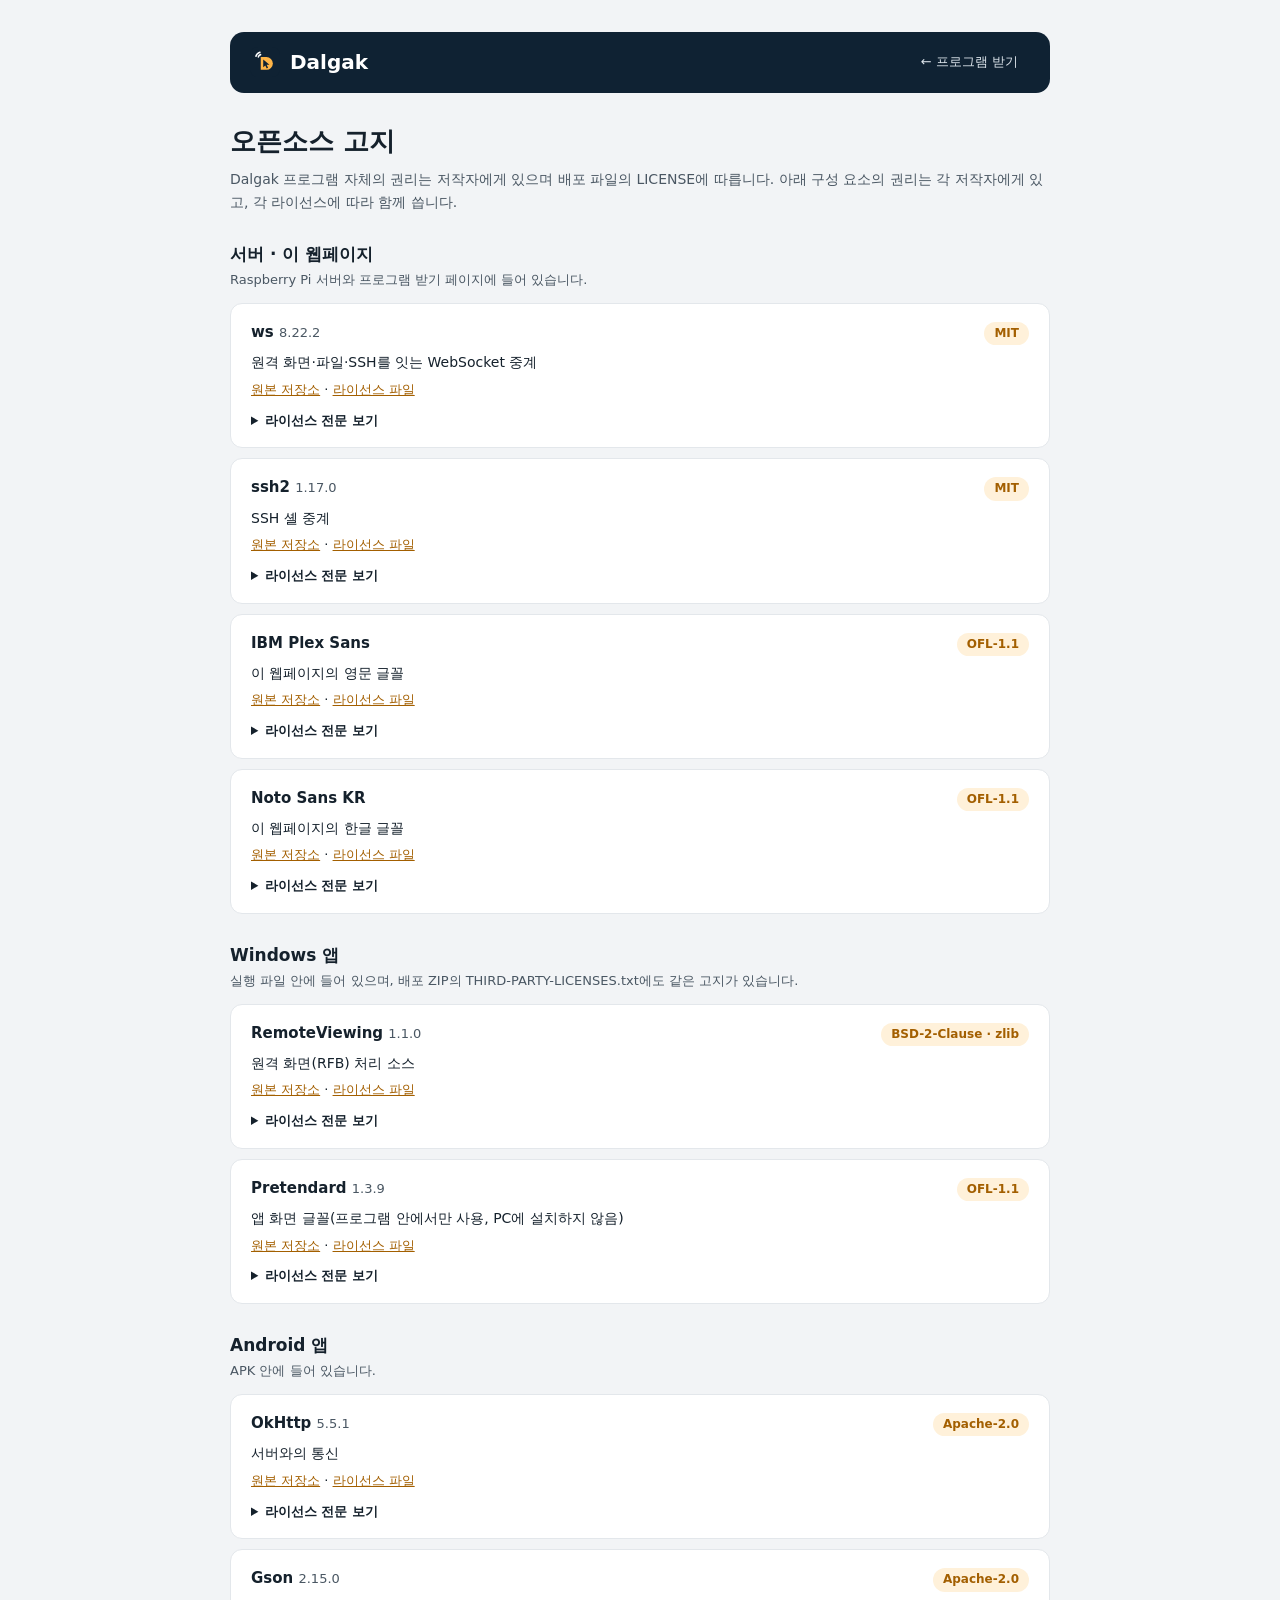
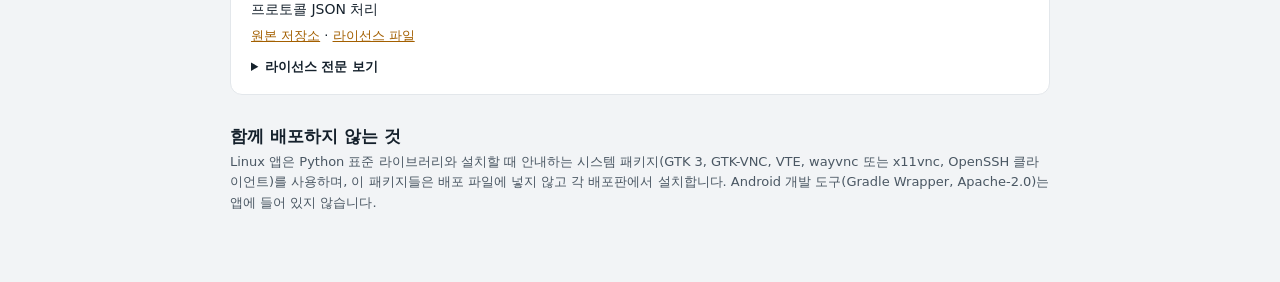
==== licenses/index.html @ 11ea2617 "Publish Dalgak 2026-11-26 (Windows 0.11.0, Linux 0.6.0)" ====
<!doctype html><html lang="ko"><head><meta charset="utf-8"><meta name="viewport" content="width=device-width,initial-scale=1"><title>Dalgak · 오픈소스 고지</title><link rel="stylesheet" href="licenses.css"></head><body><main>
<header class="band"><svg class="mark" viewBox="0 0 32 32" aria-hidden="true"><rect width="32" height="32" rx="8" fill="#0F2233"/><g transform="translate(3.84 3.84) scale(.76)"><path d="M10 9h8a9 9 0 0 1 0 18h-8z" fill="#FFB547"/><path d="M13.5 12.5v11l2.9-2.7 2 4.2 1.9-.8-2-4.2 4-.3z" fill="#0F2233"/><path d="M6.65 8.83A4.5 4.5 0 0 1 9.83 5.65M3.27 7.93A8 8 0 0 1 8.93 2.27" fill="none" stroke="#fff" stroke-width="2.2" stroke-linecap="round"/></g></svg><span>Dalgak</span><a class="back" href="../">← 프로그램 받기</a></header>
<h1>오픈소스 고지</h1>
<p class="intro">Dalgak 프로그램 자체의 권리는 저작자에게 있으며 배포 파일의 LICENSE에 따릅니다. 아래 구성 요소의 권리는 각 저작자에게 있고, 각 라이선스에 따라 함께 씁니다.</p>
<section aria-labelledby="g0"><h2 id="g0">서버 · 이 웹페이지</h2><p class="note">Raspberry Pi 서버와 프로그램 받기 페이지에 들어 있습니다.</p><article class="item"><div class="head"><h3>ws <span class="version">8.22.2</span></h3><span class="license">MIT</span></div>
<p>원격 화면·파일·SSH를 잇는 WebSocket 중계</p><p class="links"><a href="https://github.com/websockets/ws" rel="noreferrer">원본 저장소</a> · <a href="ws-mit.txt">라이선스 파일</a></p>
<details><summary>라이선스 전문 보기</summary><pre>Copyright (c) 2011 Einar Otto Stangvik &lt;einaros@gmail.com&gt;
Copyright (c) 2013 Arnout Kazemier and contributors
Copyright (c) 2016 Luigi Pinca and contributors

Permission is hereby granted, free of charge, to any person obtaining a copy of
this software and associated documentation files (the &quot;Software&quot;), to deal in
the Software without restriction, including without limitation the rights to
use, copy, modify, merge, publish, distribute, sublicense, and/or sell copies of
the Software, and to permit persons to whom the Software is furnished to do so,
subject to the following conditions:

The above copyright notice and this permission notice shall be included in all
copies or substantial portions of the Software.

THE SOFTWARE IS PROVIDED &quot;AS IS&quot;, WITHOUT WARRANTY OF ANY KIND, EXPRESS OR
IMPLIED, INCLUDING BUT NOT LIMITED TO THE WARRANTIES OF MERCHANTABILITY, FITNESS
FOR A PARTICULAR PURPOSE AND NONINFRINGEMENT. IN NO EVENT SHALL THE AUTHORS OR
COPYRIGHT HOLDERS BE LIABLE FOR ANY CLAIM, DAMAGES OR OTHER LIABILITY, WHETHER
IN AN ACTION OF CONTRACT, TORT OR OTHERWISE, ARISING FROM, OUT OF OR IN
CONNECTION WITH THE SOFTWARE OR THE USE OR OTHER DEALINGS IN THE SOFTWARE.</pre></details></article>
<article class="item"><div class="head"><h3>ssh2 <span class="version">1.17.0</span></h3><span class="license">MIT</span></div>
<p>SSH 셸 중계</p><p class="links"><a href="https://github.com/mscdex/ssh2" rel="noreferrer">원본 저장소</a> · <a href="ssh2-mit.txt">라이선스 파일</a></p>
<details><summary>라이선스 전문 보기</summary><pre>Copyright Brian White. All rights reserved.

Permission is hereby granted, free of charge, to any person obtaining a copy
of this software and associated documentation files (the &quot;Software&quot;), to
deal in the Software without restriction, including without limitation the
rights to use, copy, modify, merge, publish, distribute, sublicense, and/or
sell copies of the Software, and to permit persons to whom the Software is
furnished to do so, subject to the following conditions:

The above copyright notice and this permission notice shall be included in
all copies or substantial portions of the Software.

THE SOFTWARE IS PROVIDED &quot;AS IS&quot;, WITHOUT WARRANTY OF ANY KIND, EXPRESS OR
IMPLIED, INCLUDING BUT NOT LIMITED TO THE WARRANTIES OF MERCHANTABILITY,
FITNESS FOR A PARTICULAR PURPOSE AND NONINFRINGEMENT. IN NO EVENT SHALL THE
AUTHORS OR COPYRIGHT HOLDERS BE LIABLE FOR ANY CLAIM, DAMAGES OR OTHER
LIABILITY, WHETHER IN AN ACTION OF CONTRACT, TORT OR OTHERWISE, ARISING
FROM, OUT OF OR IN CONNECTION WITH THE SOFTWARE OR THE USE OR OTHER DEALINGS
IN THE SOFTWARE.</pre></details></article>
<article class="item"><div class="head"><h3>IBM Plex Sans</h3><span class="license">OFL-1.1</span></div>
<p>이 웹페이지의 영문 글꼴</p><p class="links"><a href="https://github.com/IBM/plex" rel="noreferrer">원본 저장소</a> · <a href="ibm-plex-ofl.txt">라이선스 파일</a></p>
<details><summary>라이선스 전문 보기</summary><pre>Copyright 2019 IBM Corp. All rights reserved. IBMPlexSans-Italic[wdth,wght].ttf: Copyright 2019 IBM Corp. All rights reserved.

This Font Software is licensed under the SIL Open Font License, Version 1.1.
This license is copied below, and is also available with a FAQ at:
http://scripts.sil.org/OFL


-----------------------------------------------------------
SIL OPEN FONT LICENSE Version 1.1 - 26 February 2007
-----------------------------------------------------------

PREAMBLE
The goals of the Open Font License (OFL) are to stimulate worldwide
development of collaborative font projects, to support the font creation
efforts of academic and linguistic communities, and to provide a free and
open framework in which fonts may be shared and improved in partnership
with others.

The OFL allows the licensed fonts to be used, studied, modified and
redistributed freely as long as they are not sold by themselves. The
fonts, including any derivative works, can be bundled, embedded,
redistributed and/or sold with any software provided that any reserved
names are not used by derivative works. The fonts and derivatives,
however, cannot be released under any other type of license. The
requirement for fonts to remain under this license does not apply
to any document created using the fonts or their derivatives.

DEFINITIONS
&quot;Font Software&quot; refers to the set of files released by the Copyright
Holder(s) under this license and clearly marked as such. This may
include source files, build scripts and documentation.

&quot;Reserved Font Name&quot; refers to any names specified as such after the
copyright statement(s).

&quot;Original Version&quot; refers to the collection of Font Software components as
distributed by the Copyright Holder(s).

&quot;Modified Version&quot; refers to any derivative made by adding to, deleting,
or substituting -- in part or in whole -- any of the components of the
Original Version, by changing formats or by porting the Font Software to a
new environment.

&quot;Author&quot; refers to any designer, engineer, programmer, technical
writer or other person who contributed to the Font Software.

PERMISSION &amp; CONDITIONS
Permission is hereby granted, free of charge, to any person obtaining
a copy of the Font Software, to use, study, copy, merge, embed, modify,
redistribute, and sell modified and unmodified copies of the Font
Software, subject to the following conditions:

1) Neither the Font Software nor any of its individual components,
in Original or Modified Versions, may be sold by itself.

2) Original or Modified Versions of the Font Software may be bundled,
redistributed and/or sold with any software, provided that each copy
contains the above copyright notice and this license. These can be
included either as stand-alone text files, human-readable headers or
in the appropriate machine-readable metadata fields within text or
binary files as long as those fields can be easily viewed by the user.

3) No Modified Version of the Font Software may use the Reserved Font
Name(s) unless explicit written permission is granted by the corresponding
Copyright Holder. This restriction only applies to the primary font name as
presented to the users.

4) The name(s) of the Copyright Holder(s) or the Author(s) of the Font
Software shall not be used to promote, endorse or advertise any
Modified Version, except to acknowledge the contribution(s) of the
Copyright Holder(s) and the Author(s) or with their explicit written
permission.

5) The Font Software, modified or unmodified, in part or in whole,
must be distributed entirely under this license, and must not be
distributed under any other license. The requirement for fonts to
remain under this license does not apply to any document created
using the Font Software.

TERMINATION
This license becomes null and void if any of the above conditions are
not met.

DISCLAIMER
THE FONT SOFTWARE IS PROVIDED &quot;AS IS&quot;, WITHOUT WARRANTY OF ANY KIND,
EXPRESS OR IMPLIED, INCLUDING BUT NOT LIMITED TO ANY WARRANTIES OF
MERCHANTABILITY, FITNESS FOR A PARTICULAR PURPOSE AND NONINFRINGEMENT
OF COPYRIGHT, PATENT, TRADEMARK, OR OTHER RIGHT. IN NO EVENT SHALL THE
COPYRIGHT HOLDER BE LIABLE FOR ANY CLAIM, DAMAGES OR OTHER LIABILITY,
INCLUDING ANY GENERAL, SPECIAL, INDIRECT, INCIDENTAL, OR CONSEQUENTIAL
DAMAGES, WHETHER IN AN ACTION OF CONTRACT, TORT OR OTHERWISE, ARISING
FROM, OUT OF THE USE OR INABILITY TO USE THE FONT SOFTWARE OR FROM
OTHER DEALINGS IN THE FONT SOFTWARE.</pre></details></article>
<article class="item"><div class="head"><h3>Noto Sans KR</h3><span class="license">OFL-1.1</span></div>
<p>이 웹페이지의 한글 글꼴</p><p class="links"><a href="https://github.com/notofonts/noto-cjk" rel="noreferrer">원본 저장소</a> · <a href="noto-sans-ofl.txt">라이선스 파일</a></p>
<details><summary>라이선스 전문 보기</summary><pre>Google Inc.

This Font Software is licensed under the SIL Open Font License, Version 1.1.
This license is copied below, and is also available with a FAQ at:
http://scripts.sil.org/OFL


-----------------------------------------------------------
SIL OPEN FONT LICENSE Version 1.1 - 26 February 2007
-----------------------------------------------------------

PREAMBLE
The goals of the Open Font License (OFL) are to stimulate worldwide
development of collaborative font projects, to support the font creation
efforts of academic and linguistic communities, and to provide a free and
open framework in which fonts may be shared and improved in partnership
with others.

The OFL allows the licensed fonts to be used, studied, modified and
redistributed freely as long as they are not sold by themselves. The
fonts, including any derivative works, can be bundled, embedded,
redistributed and/or sold with any software provided that any reserved
names are not used by derivative works. The fonts and derivatives,
however, cannot be released under any other type of license. The
requirement for fonts to remain under this license does not apply
to any document created using the fonts or their derivatives.

DEFINITIONS
&quot;Font Software&quot; refers to the set of files released by the Copyright
Holder(s) under this license and clearly marked as such. This may
include source files, build scripts and documentation.

&quot;Reserved Font Name&quot; refers to any names specified as such after the
copyright statement(s).

&quot;Original Version&quot; refers to the collection of Font Software components as
distributed by the Copyright Holder(s).

&quot;Modified Version&quot; refers to any derivative made by adding to, deleting,
or substituting -- in part or in whole -- any of the components of the
Original Version, by changing formats or by porting the Font Software to a
new environment.

&quot;Author&quot; refers to any designer, engineer, programmer, technical
writer or other person who contributed to the Font Software.

PERMISSION &amp; CONDITIONS
Permission is hereby granted, free of charge, to any person obtaining
a copy of the Font Software, to use, study, copy, merge, embed, modify,
redistribute, and sell modified and unmodified copies of the Font
Software, subject to the following conditions:

1) Neither the Font Software nor any of its individual components,
in Original or Modified Versions, may be sold by itself.

2) Original or Modified Versions of the Font Software may be bundled,
redistributed and/or sold with any software, provided that each copy
contains the above copyright notice and this license. These can be
included either as stand-alone text files, human-readable headers or
in the appropriate machine-readable metadata fields within text or
binary files as long as those fields can be easily viewed by the user.

3) No Modified Version of the Font Software may use the Reserved Font
Name(s) unless explicit written permission is granted by the corresponding
Copyright Holder. This restriction only applies to the primary font name as
presented to the users.

4) The name(s) of the Copyright Holder(s) or the Author(s) of the Font
Software shall not be used to promote, endorse or advertise any
Modified Version, except to acknowledge the contribution(s) of the
Copyright Holder(s) and the Author(s) or with their explicit written
permission.

5) The Font Software, modified or unmodified, in part or in whole,
must be distributed entirely under this license, and must not be
distributed under any other license. The requirement for fonts to
remain under this license does not apply to any document created
using the Font Software.

TERMINATION
This license becomes null and void if any of the above conditions are
not met.

DISCLAIMER
THE FONT SOFTWARE IS PROVIDED &quot;AS IS&quot;, WITHOUT WARRANTY OF ANY KIND,
EXPRESS OR IMPLIED, INCLUDING BUT NOT LIMITED TO ANY WARRANTIES OF
MERCHANTABILITY, FITNESS FOR A PARTICULAR PURPOSE AND NONINFRINGEMENT
OF COPYRIGHT, PATENT, TRADEMARK, OR OTHER RIGHT. IN NO EVENT SHALL THE
COPYRIGHT HOLDER BE LIABLE FOR ANY CLAIM, DAMAGES OR OTHER LIABILITY,
INCLUDING ANY GENERAL, SPECIAL, INDIRECT, INCIDENTAL, OR CONSEQUENTIAL
DAMAGES, WHETHER IN AN ACTION OF CONTRACT, TORT OR OTHERWISE, ARISING
FROM, OUT OF THE USE OR INABILITY TO USE THE FONT SOFTWARE OR FROM
OTHER DEALINGS IN THE FONT SOFTWARE.</pre></details></article></section>
<section aria-labelledby="g1"><h2 id="g1">Windows 앱</h2><p class="note">실행 파일 안에 들어 있으며, 배포 ZIP의 THIRD-PARTY-LICENSES.txt에도 같은 고지가 있습니다.</p><article class="item"><div class="head"><h3>RemoteViewing <span class="version">1.1.0</span></h3><span class="license">BSD-2-Clause · zlib</span></div>
<p>원격 화면(RFB) 처리 소스</p><p class="links"><a href="https://github.com/SeekHisKingdom/RemoteViewing/tree/0a02982ae23f2bbf1c0da18866d256304e0e2f86" rel="noreferrer">원본 저장소</a> · <a href="remoteviewing-bsd.txt">라이선스 파일</a></p>
<details><summary>라이선스 전문 보기</summary><pre>RemoteViewing VNC Client/Server Library for .NET
Copyright (c) 2013, 2016-2018, 2025 James F. Bellinger &lt;http://software.seekye.com/remoteviewing&gt;
All rights reserved.

Redistribution and use in source and binary forms, with or without
modification, are permitted provided that the following conditions are met: 

1. Redistributions of source code must retain the above copyright notice, this
   list of conditions and the following disclaimer. 
2. Redistributions in binary form must reproduce the above copyright notice,
   this list of conditions and the following disclaimer in the documentation
   and/or other materials provided with the distribution. 

THIS SOFTWARE IS PROVIDED BY THE COPYRIGHT HOLDERS AND CONTRIBUTORS &quot;AS IS&quot; AND
ANY EXPRESS OR IMPLIED WARRANTIES, INCLUDING, BUT NOT LIMITED TO, THE IMPLIED
WARRANTIES OF MERCHANTABILITY AND FITNESS FOR A PARTICULAR PURPOSE ARE
DISCLAIMED. IN NO EVENT SHALL THE COPYRIGHT OWNER OR CONTRIBUTORS BE LIABLE FOR
ANY DIRECT, INDIRECT, INCIDENTAL, SPECIAL, EXEMPLARY, OR CONSEQUENTIAL DAMAGES
(INCLUDING, BUT NOT LIMITED TO, PROCUREMENT OF SUBSTITUTE GOODS OR SERVICES;
LOSS OF USE, DATA, OR PROFITS; OR BUSINESS INTERRUPTION) HOWEVER CAUSED AND
ON ANY THEORY OF LIABILITY, WHETHER IN CONTRACT, STRICT LIABILITY, OR TORT
(INCLUDING NEGLIGENCE OR OTHERWISE) ARISING IN ANY WAY OUT OF THE USE OF THIS
SOFTWARE, EVEN IF ADVISED OF THE POSSIBILITY OF SUCH DAMAGE.


For its zlib compression support, RemoteViewing contains a C# port of zlib&#39;s deflate code.
zlib&#39;s license is as follows:

Copyright notice:

 (C) 1995-2022 Jean-loup Gailly and Mark Adler

  This software is provided &#39;as-is&#39;, without any express or implied
  warranty.  In no event will the authors be held liable for any damages
  arising from the use of this software.

  Permission is granted to anyone to use this software for any purpose,
  including commercial applications, and to alter it and redistribute it
  freely, subject to the following restrictions:

  1. The origin of this software must not be misrepresented; you must not
     claim that you wrote the original software. If you use this software
     in a product, an acknowledgment in the product documentation would be
     appreciated but is not required.
  2. Altered source versions must be plainly marked as such, and must not be
     misrepresented as being the original software.
  3. This notice may not be removed or altered from any source distribution.

  Jean-loup Gailly        Mark Adler
  jloup@gzip.org          madler@alumni.caltech.edu</pre></details></article>
<article class="item"><div class="head"><h3>Pretendard <span class="version">1.3.9</span></h3><span class="license">OFL-1.1</span></div>
<p>앱 화면 글꼴(프로그램 안에서만 사용, PC에 설치하지 않음)</p><p class="links"><a href="https://github.com/orioncactus/pretendard/tree/v1.3.9" rel="noreferrer">원본 저장소</a> · <a href="pretendard-ofl.txt">라이선스 파일</a></p>
<details><summary>라이선스 전문 보기</summary><pre>Copyright (c) 2021, Kil Hyung-jin (https://github.com/orioncactus/pretendard),
with Reserved Font Name Pretendard.

This Font Software is licensed under the SIL Open Font License, Version 1.1.
This license is copied below, and is also available with a FAQ at:
https://scripts.sil.org/OFL


-----------------------------------------------------------
SIL OPEN FONT LICENSE Version 1.1 - 26 February 2007
-----------------------------------------------------------

PREAMBLE
The goals of the Open Font License (OFL) are to stimulate worldwide
development of collaborative font projects, to support the font creation
efforts of academic and linguistic communities, and to provide a free and
open framework in which fonts may be shared and improved in partnership
with others.

The OFL allows the licensed fonts to be used, studied, modified and
redistributed freely as long as they are not sold by themselves. The
fonts, including any derivative works, can be bundled, embedded, 
redistributed and/or sold with any software provided that any reserved
names are not used by derivative works. The fonts and derivatives,
however, cannot be released under any other type of license. The
requirement for fonts to remain under this license does not apply
to any document created using the fonts or their derivatives.

DEFINITIONS
&quot;Font Software&quot; refers to the set of files released by the Copyright
Holder(s) under this license and clearly marked as such. This may
include source files, build scripts and documentation.

&quot;Reserved Font Name&quot; refers to any names specified as such after the
copyright statement(s).

&quot;Original Version&quot; refers to the collection of Font Software components as
distributed by the Copyright Holder(s).

&quot;Modified Version&quot; refers to any derivative made by adding to, deleting,
or substituting -- in part or in whole -- any of the components of the
Original Version, by changing formats or by porting the Font Software to a
new environment.

&quot;Author&quot; refers to any designer, engineer, programmer, technical
writer or other person who contributed to the Font Software.

PERMISSION &amp; CONDITIONS
Permission is hereby granted, free of charge, to any person obtaining
a copy of the Font Software, to use, study, copy, merge, embed, modify,
redistribute, and sell modified and unmodified copies of the Font
Software, subject to the following conditions:

1) Neither the Font Software nor any of its individual components,
in Original or Modified Versions, may be sold by itself.

2) Original or Modified Versions of the Font Software may be bundled,
redistributed and/or sold with any software, provided that each copy
contains the above copyright notice and this license. These can be
included either as stand-alone text files, human-readable headers or
in the appropriate machine-readable metadata fields within text or
binary files as long as those fields can be easily viewed by the user.

3) No Modified Version of the Font Software may use the Reserved Font
Name(s) unless explicit written permission is granted by the corresponding
Copyright Holder. This restriction only applies to the primary font name as
presented to the users.

4) The name(s) of the Copyright Holder(s) or the Author(s) of the Font
Software shall not be used to promote, endorse or advertise any
Modified Version, except to acknowledge the contribution(s) of the
Copyright Holder(s) and the Author(s) or with their explicit written
permission.

5) The Font Software, modified or unmodified, in part or in whole,
must be distributed entirely under this license, and must not be
distributed under any other license. The requirement for fonts to
remain under this license does not apply to any document created
using the Font Software.

TERMINATION
This license becomes null and void if any of the above conditions are
not met.

DISCLAIMER
THE FONT SOFTWARE IS PROVIDED &quot;AS IS&quot;, WITHOUT WARRANTY OF ANY KIND,
EXPRESS OR IMPLIED, INCLUDING BUT NOT LIMITED TO ANY WARRANTIES OF
MERCHANTABILITY, FITNESS FOR A PARTICULAR PURPOSE AND NONINFRINGEMENT
OF COPYRIGHT, PATENT, TRADEMARK, OR OTHER RIGHT. IN NO EVENT SHALL THE
COPYRIGHT HOLDER BE LIABLE FOR ANY CLAIM, DAMAGES OR OTHER LIABILITY,
INCLUDING ANY GENERAL, SPECIAL, INDIRECT, INCIDENTAL, OR CONSEQUENTIAL
DAMAGES, WHETHER IN AN ACTION OF CONTRACT, TORT OR OTHERWISE, ARISING
FROM, OUT OF THE USE OR INABILITY TO USE THE FONT SOFTWARE OR FROM
OTHER DEALINGS IN THE FONT SOFTWARE.</pre></details></article></section>
<section aria-labelledby="g2"><h2 id="g2">Android 앱</h2><p class="note">APK 안에 들어 있습니다.</p><article class="item"><div class="head"><h3>OkHttp <span class="version">5.5.1</span></h3><span class="license">Apache-2.0</span></div>
<p>서버와의 통신</p><p class="links"><a href="https://github.com/lysine-dev/okhttp/tree/parent-5.5.1" rel="noreferrer">원본 저장소</a> · <a href="okhttp-apache.txt">라이선스 파일</a></p>
<details><summary>라이선스 전문 보기</summary><pre>Apache License
                           Version 2.0, January 2004
                        http://www.apache.org/licenses/

   TERMS AND CONDITIONS FOR USE, REPRODUCTION, AND DISTRIBUTION

   1. Definitions.

      &quot;License&quot; shall mean the terms and conditions for use, reproduction,
      and distribution as defined by Sections 1 through 9 of this document.

      &quot;Licensor&quot; shall mean the copyright owner or entity authorized by
      the copyright owner that is granting the License.

      &quot;Legal Entity&quot; shall mean the union of the acting entity and all
      other entities that control, are controlled by, or are under common
      control with that entity. For the purposes of this definition,
      &quot;control&quot; means (i) the power, direct or indirect, to cause the
      direction or management of such entity, whether by contract or
      otherwise, or (ii) ownership of fifty percent (50%) or more of the
      outstanding shares, or (iii) beneficial ownership of such entity.

      &quot;You&quot; (or &quot;Your&quot;) shall mean an individual or Legal Entity
      exercising permissions granted by this License.

      &quot;Source&quot; form shall mean the preferred form for making modifications,
      including but not limited to software source code, documentation
      source, and configuration files.

      &quot;Object&quot; form shall mean any form resulting from mechanical
      transformation or translation of a Source form, including but
      not limited to compiled object code, generated documentation,
      and conversions to other media types.

      &quot;Work&quot; shall mean the work of authorship, whether in Source or
      Object form, made available under the License, as indicated by a
      copyright notice that is included in or attached to the work
      (an example is provided in the Appendix below).

      &quot;Derivative Works&quot; shall mean any work, whether in Source or Object
      form, that is based on (or derived from) the Work and for which the
      editorial revisions, annotations, elaborations, or other modifications
      represent, as a whole, an original work of authorship. For the purposes
      of this License, Derivative Works shall not include works that remain
      separable from, or merely link (or bind by name) to the interfaces of,
      the Work and Derivative Works thereof.

      &quot;Contribution&quot; shall mean any work of authorship, including
      the original version of the Work and any modifications or additions
      to that Work or Derivative Works thereof, that is intentionally
      submitted to Licensor for inclusion in the Work by the copyright owner
      or by an individual or Legal Entity authorized to submit on behalf of
      the copyright owner. For the purposes of this definition, &quot;submitted&quot;
      means any form of electronic, verbal, or written communication sent
      to the Licensor or its representatives, including but not limited to
      communication on electronic mailing lists, source code control systems,
      and issue tracking systems that are managed by, or on behalf of, the
      Licensor for the purpose of discussing and improving the Work, but
      excluding communication that is conspicuously marked or otherwise
      designated in writing by the copyright owner as &quot;Not a Contribution.&quot;

      &quot;Contributor&quot; shall mean Licensor and any individual or Legal Entity
      on behalf of whom a Contribution has been received by Licensor and
      subsequently incorporated within the Work.

   2. Grant of Copyright License. Subject to the terms and conditions of
      this License, each Contributor hereby grants to You a perpetual,
      worldwide, non-exclusive, no-charge, royalty-free, irrevocable
      copyright license to reproduce, prepare Derivative Works of,
      publicly display, publicly perform, sublicense, and distribute the
      Work and such Derivative Works in Source or Object form.

   3. Grant of Patent License. Subject to the terms and conditions of
      this License, each Contributor hereby grants to You a perpetual,
      worldwide, non-exclusive, no-charge, royalty-free, irrevocable
      (except as stated in this section) patent license to make, have made,
      use, offer to sell, sell, import, and otherwise transfer the Work,
      where such license applies only to those patent claims licensable
      by such Contributor that are necessarily infringed by their
      Contribution(s) alone or by combination of their Contribution(s)
      with the Work to which such Contribution(s) was submitted. If You
      institute patent litigation against any entity (including a
      cross-claim or counterclaim in a lawsuit) alleging that the Work
      or a Contribution incorporated within the Work constitutes direct
      or contributory patent infringement, then any patent licenses
      granted to You under this License for that Work shall terminate
      as of the date such litigation is filed.

   4. Redistribution. You may reproduce and distribute copies of the
      Work or Derivative Works thereof in any medium, with or without
      modifications, and in Source or Object form, provided that You
      meet the following conditions:

      (a) You must give any other recipients of the Work or
          Derivative Works a copy of this License; and

      (b) You must cause any modified files to carry prominent notices
          stating that You changed the files; and

      (c) You must retain, in the Source form of any Derivative Works
          that You distribute, all copyright, patent, trademark, and
          attribution notices from the Source form of the Work,
          excluding those notices that do not pertain to any part of
          the Derivative Works; and

      (d) If the Work includes a &quot;NOTICE&quot; text file as part of its
          distribution, then any Derivative Works that You distribute must
          include a readable copy of the attribution notices contained
          within such NOTICE file, excluding those notices that do not
          pertain to any part of the Derivative Works, in at least one
          of the following places: within a NOTICE text file distributed
          as part of the Derivative Works; within the Source form or
          documentation, if provided along with the Derivative Works; or,
          within a display generated by the Derivative Works, if and
          wherever such third-party notices normally appear. The contents
          of the NOTICE file are for informational purposes only and
          do not modify the License. You may add Your own attribution
          notices within Derivative Works that You distribute, alongside
          or as an addendum to the NOTICE text from the Work, provided
          that such additional attribution notices cannot be construed
          as modifying the License.

      You may add Your own copyright statement to Your modifications and
      may provide additional or different license terms and conditions
      for use, reproduction, or distribution of Your modifications, or
      for any such Derivative Works as a whole, provided Your use,
      reproduction, and distribution of the Work otherwise complies with
      the conditions stated in this License.

   5. Submission of Contributions. Unless You explicitly state otherwise,
      any Contribution intentionally submitted for inclusion in the Work
      by You to the Licensor shall be under the terms and conditions of
      this License, without any additional terms or conditions.
      Notwithstanding the above, nothing herein shall supersede or modify
      the terms of any separate license agreement you may have executed
      with Licensor regarding such Contributions.

   6. Trademarks. This License does not grant permission to use the trade
      names, trademarks, service marks, or product names of the Licensor,
      except as required for reasonable and customary use in describing the
      origin of the Work and reproducing the content of the NOTICE file.

   7. Disclaimer of Warranty. Unless required by applicable law or
      agreed to in writing, Licensor provides the Work (and each
      Contributor provides its Contributions) on an &quot;AS IS&quot; BASIS,
      WITHOUT WARRANTIES OR CONDITIONS OF ANY KIND, either express or
      implied, including, without limitation, any warranties or conditions
      of TITLE, NON-INFRINGEMENT, MERCHANTABILITY, or FITNESS FOR A
      PARTICULAR PURPOSE. You are solely responsible for determining the
      appropriateness of using or redistributing the Work and assume any
      risks associated with Your exercise of permissions under this License.

   8. Limitation of Liability. In no event and under no legal theory,
      whether in tort (including negligence), contract, or otherwise,
      unless required by applicable law (such as deliberate and grossly
      negligent acts) or agreed to in writing, shall any Contributor be
      liable to You for damages, including any direct, indirect, special,
      incidental, or consequential damages of any character arising as a
      result of this License or out of the use or inability to use the
      Work (including but not limited to damages for loss of goodwill,
      work stoppage, computer failure or malfunction, or any and all
      other commercial damages or losses), even if such Contributor
      has been advised of the possibility of such damages.

   9. Accepting Warranty or Additional Liability. While redistributing
      the Work or Derivative Works thereof, You may choose to offer,
      and charge a fee for, acceptance of support, warranty, indemnity,
      or other liability obligations and/or rights consistent with this
      License. However, in accepting such obligations, You may act only
      on Your own behalf and on Your sole responsibility, not on behalf
      of any other Contributor, and only if You agree to indemnify,
      defend, and hold each Contributor harmless for any liability
      incurred by, or claims asserted against, such Contributor by reason
      of your accepting any such warranty or additional liability.

   END OF TERMS AND CONDITIONS

   APPENDIX: How to apply the Apache License to your work.

      To apply the Apache License to your work, attach the following
      boilerplate notice, with the fields enclosed by brackets &quot;[]&quot;
      replaced with your own identifying information. (Don&#39;t include
      the brackets!)  The text should be enclosed in the appropriate
      comment syntax for the file format. We also recommend that a
      file or class name and description of purpose be included on the
      same &quot;printed page&quot; as the copyright notice for easier
      identification within third-party archives.

   Copyright [yyyy] [name of copyright owner]

   Licensed under the Apache License, Version 2.0 (the &quot;License&quot;);
   you may not use this file except in compliance with the License.
   You may obtain a copy of the License at

       http://www.apache.org/licenses/LICENSE-2.0

   Unless required by applicable law or agreed to in writing, software
   distributed under the License is distributed on an &quot;AS IS&quot; BASIS,
   WITHOUT WARRANTIES OR CONDITIONS OF ANY KIND, either express or implied.
   See the License for the specific language governing permissions and
   limitations under the License.</pre></details></article>
<article class="item"><div class="head"><h3>Gson <span class="version">2.15.0</span></h3><span class="license">Apache-2.0</span></div>
<p>프로토콜 JSON 처리</p><p class="links"><a href="https://github.com/google/gson/tree/gson-parent-2.15.0" rel="noreferrer">원본 저장소</a> · <a href="gson-apache.txt">라이선스 파일</a></p>
<details><summary>라이선스 전문 보기</summary><pre>Apache License
                           Version 2.0, January 2004
                        http://www.apache.org/licenses/

   TERMS AND CONDITIONS FOR USE, REPRODUCTION, AND DISTRIBUTION

   1. Definitions.

      &quot;License&quot; shall mean the terms and conditions for use, reproduction,
      and distribution as defined by Sections 1 through 9 of this document.

      &quot;Licensor&quot; shall mean the copyright owner or entity authorized by
      the copyright owner that is granting the License.

      &quot;Legal Entity&quot; shall mean the union of the acting entity and all
      other entities that control, are controlled by, or are under common
      control with that entity. For the purposes of this definition,
      &quot;control&quot; means (i) the power, direct or indirect, to cause the
      direction or management of such entity, whether by contract or
      otherwise, or (ii) ownership of fifty percent (50%) or more of the
      outstanding shares, or (iii) beneficial ownership of such entity.

      &quot;You&quot; (or &quot;Your&quot;) shall mean an individual or Legal Entity
      exercising permissions granted by this License.

      &quot;Source&quot; form shall mean the preferred form for making modifications,
      including but not limited to software source code, documentation
      source, and configuration files.

      &quot;Object&quot; form shall mean any form resulting from mechanical
      transformation or translation of a Source form, including but
      not limited to compiled object code, generated documentation,
      and conversions to other media types.

      &quot;Work&quot; shall mean the work of authorship, whether in Source or
      Object form, made available under the License, as indicated by a
      copyright notice that is included in or attached to the work
      (an example is provided in the Appendix below).

      &quot;Derivative Works&quot; shall mean any work, whether in Source or Object
      form, that is based on (or derived from) the Work and for which the
      editorial revisions, annotations, elaborations, or other modifications
      represent, as a whole, an original work of authorship. For the purposes
      of this License, Derivative Works shall not include works that remain
      separable from, or merely link (or bind by name) to the interfaces of,
      the Work and Derivative Works thereof.

      &quot;Contribution&quot; shall mean any work of authorship, including
      the original version of the Work and any modifications or additions
      to that Work or Derivative Works thereof, that is intentionally
      submitted to Licensor for inclusion in the Work by the copyright owner
      or by an individual or Legal Entity authorized to submit on behalf of
      the copyright owner. For the purposes of this definition, &quot;submitted&quot;
      means any form of electronic, verbal, or written communication sent
      to the Licensor or its representatives, including but not limited to
      communication on electronic mailing lists, source code control systems,
      and issue tracking systems that are managed by, or on behalf of, the
      Licensor for the purpose of discussing and improving the Work, but
      excluding communication that is conspicuously marked or otherwise
      designated in writing by the copyright owner as &quot;Not a Contribution.&quot;

      &quot;Contributor&quot; shall mean Licensor and any individual or Legal Entity
      on behalf of whom a Contribution has been received by Licensor and
      subsequently incorporated within the Work.

   2. Grant of Copyright License. Subject to the terms and conditions of
      this License, each Contributor hereby grants to You a perpetual,
      worldwide, non-exclusive, no-charge, royalty-free, irrevocable
      copyright license to reproduce, prepare Derivative Works of,
      publicly display, publicly perform, sublicense, and distribute the
      Work and such Derivative Works in Source or Object form.

   3. Grant of Patent License. Subject to the terms and conditions of
      this License, each Contributor hereby grants to You a perpetual,
      worldwide, non-exclusive, no-charge, royalty-free, irrevocable
      (except as stated in this section) patent license to make, have made,
      use, offer to sell, sell, import, and otherwise transfer the Work,
      where such license applies only to those patent claims licensable
      by such Contributor that are necessarily infringed by their
      Contribution(s) alone or by combination of their Contribution(s)
      with the Work to which such Contribution(s) was submitted. If You
      institute patent litigation against any entity (including a
      cross-claim or counterclaim in a lawsuit) alleging that the Work
      or a Contribution incorporated within the Work constitutes direct
      or contributory patent infringement, then any patent licenses
      granted to You under this License for that Work shall terminate
      as of the date such litigation is filed.

   4. Redistribution. You may reproduce and distribute copies of the
      Work or Derivative Works thereof in any medium, with or without
      modifications, and in Source or Object form, provided that You
      meet the following conditions:

      (a) You must give any other recipients of the Work or
          Derivative Works a copy of this License; and

      (b) You must cause any modified files to carry prominent notices
          stating that You changed the files; and

      (c) You must retain, in the Source form of any Derivative Works
          that You distribute, all copyright, patent, trademark, and
          attribution notices from the Source form of the Work,
          excluding those notices that do not pertain to any part of
          the Derivative Works; and

      (d) If the Work includes a &quot;NOTICE&quot; text file as part of its
          distribution, then any Derivative Works that You distribute must
          include a readable copy of the attribution notices contained
          within such NOTICE file, excluding those notices that do not
          pertain to any part of the Derivative Works, in at least one
          of the following places: within a NOTICE text file distributed
          as part of the Derivative Works; within the Source form or
          documentation, if provided along with the Derivative Works; or,
          within a display generated by the Derivative Works, if and
          wherever such third-party notices normally appear. The contents
          of the NOTICE file are for informational purposes only and
          do not modify the License. You may add Your own attribution
          notices within Derivative Works that You distribute, alongside
          or as an addendum to the NOTICE text from the Work, provided
          that such additional attribution notices cannot be construed
          as modifying the License.

      You may add Your own copyright statement to Your modifications and
      may provide additional or different license terms and conditions
      for use, reproduction, or distribution of Your modifications, or
      for any such Derivative Works as a whole, provided Your use,
      reproduction, and distribution of the Work otherwise complies with
      the conditions stated in this License.

   5. Submission of Contributions. Unless You explicitly state otherwise,
      any Contribution intentionally submitted for inclusion in the Work
      by You to the Licensor shall be under the terms and conditions of
      this License, without any additional terms or conditions.
      Notwithstanding the above, nothing herein shall supersede or modify
      the terms of any separate license agreement you may have executed
      with Licensor regarding such Contributions.

   6. Trademarks. This License does not grant permission to use the trade
      names, trademarks, service marks, or product names of the Licensor,
      except as required for reasonable and customary use in describing the
      origin of the Work and reproducing the content of the NOTICE file.

   7. Disclaimer of Warranty. Unless required by applicable law or
      agreed to in writing, Licensor provides the Work (and each
      Contributor provides its Contributions) on an &quot;AS IS&quot; BASIS,
      WITHOUT WARRANTIES OR CONDITIONS OF ANY KIND, either express or
      implied, including, without limitation, any warranties or conditions
      of TITLE, NON-INFRINGEMENT, MERCHANTABILITY, or FITNESS FOR A
      PARTICULAR PURPOSE. You are solely responsible for determining the
      appropriateness of using or redistributing the Work and assume any
      risks associated with Your exercise of permissions under this License.

   8. Limitation of Liability. In no event and under no legal theory,
      whether in tort (including negligence), contract, or otherwise,
      unless required by applicable law (such as deliberate and grossly
      negligent acts) or agreed to in writing, shall any Contributor be
      liable to You for damages, including any direct, indirect, special,
      incidental, or consequential damages of any character arising as a
      result of this License or out of the use or inability to use the
      Work (including but not limited to damages for loss of goodwill,
      work stoppage, computer failure or malfunction, or any and all
      other commercial damages or losses), even if such Contributor
      has been advised of the possibility of such damages.

   9. Accepting Warranty or Additional Liability. While redistributing
      the Work or Derivative Works thereof, You may choose to offer,
      and charge a fee for, acceptance of support, warranty, indemnity,
      or other liability obligations and/or rights consistent with this
      License. However, in accepting such obligations, You may act only
      on Your own behalf and on Your sole responsibility, not on behalf
      of any other Contributor, and only if You agree to indemnify,
      defend, and hold each Contributor harmless for any liability
      incurred by, or claims asserted against, such Contributor by reason
      of your accepting any such warranty or additional liability.

   END OF TERMS AND CONDITIONS

   APPENDIX: How to apply the Apache License to your work.

      To apply the Apache License to your work, attach the following
      boilerplate notice, with the fields enclosed by brackets &quot;[]&quot;
      replaced with your own identifying information. (Don&#39;t include
      the brackets!)  The text should be enclosed in the appropriate
      comment syntax for the file format. We also recommend that a
      file or class name and description of purpose be included on the
      same &quot;printed page&quot; as the copyright notice for easier
      identification within third-party archives.

   Copyright [yyyy] [name of copyright owner]

   Licensed under the Apache License, Version 2.0 (the &quot;License&quot;);
   you may not use this file except in compliance with the License.
   You may obtain a copy of the License at

       http://www.apache.org/licenses/LICENSE-2.0

   Unless required by applicable law or agreed to in writing, software
   distributed under the License is distributed on an &quot;AS IS&quot; BASIS,
   WITHOUT WARRANTIES OR CONDITIONS OF ANY KIND, either express or implied.
   See the License for the specific language governing permissions and
   limitations under the License.</pre></details></article></section>
<section aria-labelledby="gx"><h2 id="gx">함께 배포하지 않는 것</h2><p class="note">Linux 앱은 Python 표준 라이브러리와 설치할 때 안내하는 시스템 패키지(GTK 3, GTK-VNC, VTE, wayvnc 또는 x11vnc, OpenSSH 클라이언트)를 사용하며, 이 패키지들은 배포 파일에 넣지 않고 각 배포판에서 설치합니다. Android 개발 도구(Gradle Wrapper, Apache-2.0)는 앱에 들어 있지 않습니다.</p></section>
</main></body></html>
---- licenses/licenses.css ----
*{box-sizing:border-box}body{margin:0;background:#F2F4F6;color:#15212C;font:14px/1.6 'Pretendard','Noto Sans KR','IBM Plex Sans',system-ui,sans-serif}
main{max-width:860px;margin:0 auto;padding:32px 20px 56px}
.band{display:flex;align-items:center;gap:10px;background:#0F2233;color:#fff;padding:14px 20px;border-radius:14px;font-size:20px;font-weight:700}
.band .mark{width:30px;height:30px}.band .back{margin-left:auto;font-size:13px;font-weight:500;color:#DCE4EB;text-decoration:none;padding:6px 12px;border-radius:8px}.band .back:hover{background:#22384D}
h1{font-size:26px;margin:28px 0 6px}.intro{color:#4A5763;margin:0 0 8px}
section{margin-top:28px}h2{font-size:17px;margin:0 0 2px}.note{color:#4A5763;font-size:13px;margin:0 0 12px}
.item{background:#fff;border:1px solid #E3E7EB;border-radius:12px;padding:16px 20px;margin:10px 0}
.head{display:flex;align-items:baseline;justify-content:space-between;gap:12px;flex-wrap:wrap}h3{font-size:15px;margin:0}.version{color:#4A5763;font-weight:500;font-size:13px}
.license{font-size:12px;font-weight:700;color:#A35F00;background:#FFF1DA;border-radius:999px;padding:2px 10px}
.item p{margin:6px 0 0}.links{font-size:13px}a{color:#A35F00}
details{margin-top:10px}summary{cursor:pointer;font-size:13px;font-weight:600;color:#15212C}pre{white-space:pre-wrap;overflow-wrap:anywhere;font:12px/1.55 ui-monospace,Consolas,monospace;background:#F7F8FA;border-radius:8px;padding:12px;max-height:360px;overflow:auto;color:#2B3742}
:focus-visible{outline:2px solid #A35F00;outline-offset:3px}
@media(max-width:520px){main{padding:20px 14px 40px}h1{font-size:22px}.band .back{font-size:12px}}
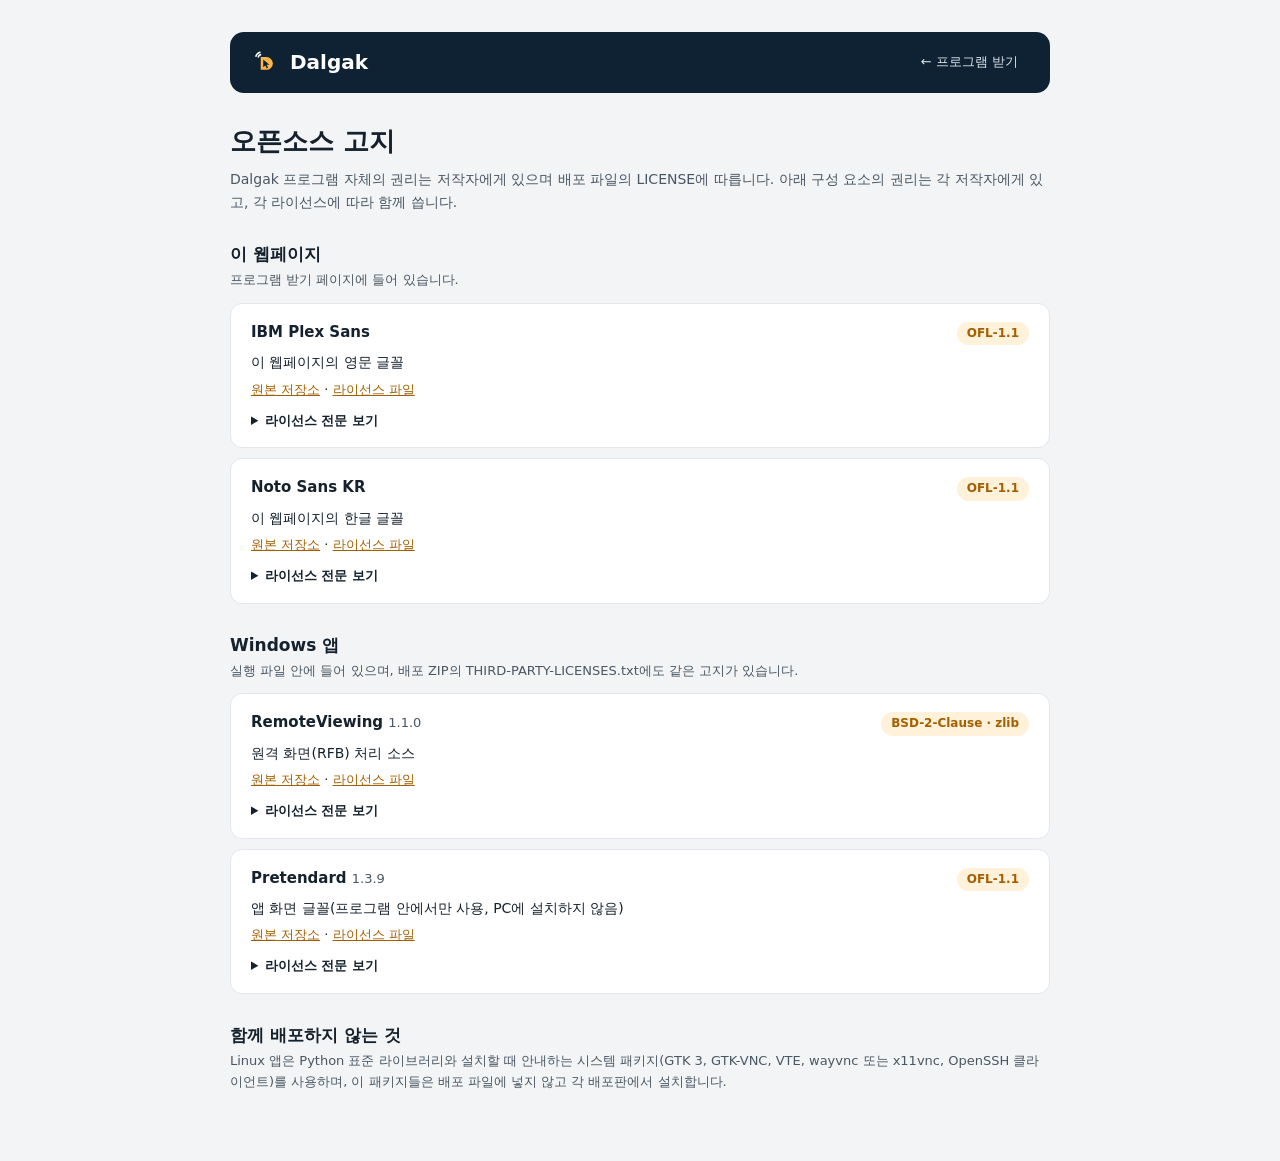
==== commit 7984e22e: "Publish Dalgak 2026-11-27 (Windows 0.12.0, Linux 0.7.0)" ====
--- a/licenses/index.html
+++ b/licenses/index.html
@@ -2,50 +2,7 @@
 <header class="band"><svg class="mark" viewBox="0 0 32 32" aria-hidden="true"><rect width="32" height="32" rx="8" fill="#0F2233"/><g transform="translate(3.84 3.84) scale(.76)"><path d="M10 9h8a9 9 0 0 1 0 18h-8z" fill="#FFB547"/><path d="M13.5 12.5v11l2.9-2.7 2 4.2 1.9-.8-2-4.2 4-.3z" fill="#0F2233"/><path d="M6.65 8.83A4.5 4.5 0 0 1 9.83 5.65M3.27 7.93A8 8 0 0 1 8.93 2.27" fill="none" stroke="#fff" stroke-width="2.2" stroke-linecap="round"/></g></svg><span>Dalgak</span><a class="back" href="../">← 프로그램 받기</a></header>
 <h1>오픈소스 고지</h1>
 <p class="intro">Dalgak 프로그램 자체의 권리는 저작자에게 있으며 배포 파일의 LICENSE에 따릅니다. 아래 구성 요소의 권리는 각 저작자에게 있고, 각 라이선스에 따라 함께 씁니다.</p>
-<section aria-labelledby="g0"><h2 id="g0">서버 · 이 웹페이지</h2><p class="note">Raspberry Pi 서버와 프로그램 받기 페이지에 들어 있습니다.</p><article class="item"><div class="head"><h3>ws <span class="version">8.22.2</span></h3><span class="license">MIT</span></div>
-<p>원격 화면·파일·SSH를 잇는 WebSocket 중계</p><p class="links"><a href="https://github.com/websockets/ws" rel="noreferrer">원본 저장소</a> · <a href="ws-mit.txt">라이선스 파일</a></p>
-<details><summary>라이선스 전문 보기</summary><pre>Copyright (c) 2011 Einar Otto Stangvik &lt;einaros@gmail.com&gt;
-Copyright (c) 2013 Arnout Kazemier and contributors
-Copyright (c) 2016 Luigi Pinca and contributors
-
-Permission is hereby granted, free of charge, to any person obtaining a copy of
-this software and associated documentation files (the &quot;Software&quot;), to deal in
-the Software without restriction, including without limitation the rights to
-use, copy, modify, merge, publish, distribute, sublicense, and/or sell copies of
-the Software, and to permit persons to whom the Software is furnished to do so,
-subject to the following conditions:
-
-The above copyright notice and this permission notice shall be included in all
-copies or substantial portions of the Software.
-
-THE SOFTWARE IS PROVIDED &quot;AS IS&quot;, WITHOUT WARRANTY OF ANY KIND, EXPRESS OR
-IMPLIED, INCLUDING BUT NOT LIMITED TO THE WARRANTIES OF MERCHANTABILITY, FITNESS
-FOR A PARTICULAR PURPOSE AND NONINFRINGEMENT. IN NO EVENT SHALL THE AUTHORS OR
-COPYRIGHT HOLDERS BE LIABLE FOR ANY CLAIM, DAMAGES OR OTHER LIABILITY, WHETHER
-IN AN ACTION OF CONTRACT, TORT OR OTHERWISE, ARISING FROM, OUT OF OR IN
-CONNECTION WITH THE SOFTWARE OR THE USE OR OTHER DEALINGS IN THE SOFTWARE.</pre></details></article>
-<article class="item"><div class="head"><h3>ssh2 <span class="version">1.17.0</span></h3><span class="license">MIT</span></div>
-<p>SSH 셸 중계</p><p class="links"><a href="https://github.com/mscdex/ssh2" rel="noreferrer">원본 저장소</a> · <a href="ssh2-mit.txt">라이선스 파일</a></p>
-<details><summary>라이선스 전문 보기</summary><pre>Copyright Brian White. All rights reserved.
-
-Permission is hereby granted, free of charge, to any person obtaining a copy
-of this software and associated documentation files (the &quot;Software&quot;), to
-deal in the Software without restriction, including without limitation the
-rights to use, copy, modify, merge, publish, distribute, sublicense, and/or
-sell copies of the Software, and to permit persons to whom the Software is
-furnished to do so, subject to the following conditions:
-
-The above copyright notice and this permission notice shall be included in
-all copies or substantial portions of the Software.
-
-THE SOFTWARE IS PROVIDED &quot;AS IS&quot;, WITHOUT WARRANTY OF ANY KIND, EXPRESS OR
-IMPLIED, INCLUDING BUT NOT LIMITED TO THE WARRANTIES OF MERCHANTABILITY,
-FITNESS FOR A PARTICULAR PURPOSE AND NONINFRINGEMENT. IN NO EVENT SHALL THE
-AUTHORS OR COPYRIGHT HOLDERS BE LIABLE FOR ANY CLAIM, DAMAGES OR OTHER
-LIABILITY, WHETHER IN AN ACTION OF CONTRACT, TORT OR OTHERWISE, ARISING
-FROM, OUT OF OR IN CONNECTION WITH THE SOFTWARE OR THE USE OR OTHER DEALINGS
-IN THE SOFTWARE.</pre></details></article>
-<article class="item"><div class="head"><h3>IBM Plex Sans</h3><span class="license">OFL-1.1</span></div>
+<section aria-labelledby="g0"><h2 id="g0">이 웹페이지</h2><p class="note">프로그램 받기 페이지에 들어 있습니다.</p><article class="item"><div class="head"><h3>IBM Plex Sans</h3><span class="license">OFL-1.1</span></div>
 <p>이 웹페이지의 영문 글꼴</p><p class="links"><a href="https://github.com/IBM/plex" rel="noreferrer">원본 저장소</a> · <a href="ibm-plex-ofl.txt">라이선스 파일</a></p>
 <details><summary>라이선스 전문 보기</summary><pre>Copyright 2019 IBM Corp. All rights reserved. IBMPlexSans-Italic[wdth,wght].ttf: Copyright 2019 IBM Corp. All rights reserved.
 
@@ -383,411 +340,5 @@
 DAMAGES, WHETHER IN AN ACTION OF CONTRACT, TORT OR OTHERWISE, ARISING
 FROM, OUT OF THE USE OR INABILITY TO USE THE FONT SOFTWARE OR FROM
 OTHER DEALINGS IN THE FONT SOFTWARE.</pre></details></article></section>
-<section aria-labelledby="g2"><h2 id="g2">Android 앱</h2><p class="note">APK 안에 들어 있습니다.</p><article class="item"><div class="head"><h3>OkHttp <span class="version">5.5.1</span></h3><span class="license">Apache-2.0</span></div>
-<p>서버와의 통신</p><p class="links"><a href="https://github.com/lysine-dev/okhttp/tree/parent-5.5.1" rel="noreferrer">원본 저장소</a> · <a href="okhttp-apache.txt">라이선스 파일</a></p>
-<details><summary>라이선스 전문 보기</summary><pre>Apache License
-                           Version 2.0, January 2004
-                        http://www.apache.org/licenses/
-
-   TERMS AND CONDITIONS FOR USE, REPRODUCTION, AND DISTRIBUTION
-
-   1. Definitions.
-
-      &quot;License&quot; shall mean the terms and conditions for use, reproduction,
-      and distribution as defined by Sections 1 through 9 of this document.
-
-      &quot;Licensor&quot; shall mean the copyright owner or entity authorized by
-      the copyright owner that is granting the License.
-
-      &quot;Legal Entity&quot; shall mean the union of the acting entity and all
-      other entities that control, are controlled by, or are under common
-      control with that entity. For the purposes of this definition,
-      &quot;control&quot; means (i) the power, direct or indirect, to cause the
-      direction or management of such entity, whether by contract or
-      otherwise, or (ii) ownership of fifty percent (50%) or more of the
-      outstanding shares, or (iii) beneficial ownership of such entity.
-
-      &quot;You&quot; (or &quot;Your&quot;) shall mean an individual or Legal Entity
-      exercising permissions granted by this License.
-
-      &quot;Source&quot; form shall mean the preferred form for making modifications,
-      including but not limited to software source code, documentation
-      source, and configuration files.
-
-      &quot;Object&quot; form shall mean any form resulting from mechanical
-      transformation or translation of a Source form, including but
-      not limited to compiled object code, generated documentation,
-      and conversions to other media types.
-
-      &quot;Work&quot; shall mean the work of authorship, whether in Source or
-      Object form, made available under the License, as indicated by a
-      copyright notice that is included in or attached to the work
-      (an example is provided in the Appendix below).
-
-      &quot;Derivative Works&quot; shall mean any work, whether in Source or Object
-      form, that is based on (or derived from) the Work and for which the
-      editorial revisions, annotations, elaborations, or other modifications
-      represent, as a whole, an original work of authorship. For the purposes
-      of this License, Derivative Works shall not include works that remain
-      separable from, or merely link (or bind by name) to the interfaces of,
-      the Work and Derivative Works thereof.
-
-      &quot;Contribution&quot; shall mean any work of authorship, including
-      the original version of the Work and any modifications or additions
-      to that Work or Derivative Works thereof, that is intentionally
-      submitted to Licensor for inclusion in the Work by the copyright owner
-      or by an individual or Legal Entity authorized to submit on behalf of
-      the copyright owner. For the purposes of this definition, &quot;submitted&quot;
-      means any form of electronic, verbal, or written communication sent
-      to the Licensor or its representatives, including but not limited to
-      communication on electronic mailing lists, source code control systems,
-      and issue tracking systems that are managed by, or on behalf of, the
-      Licensor for the purpose of discussing and improving the Work, but
-      excluding communication that is conspicuously marked or otherwise
-      designated in writing by the copyright owner as &quot;Not a Contribution.&quot;
-
-      &quot;Contributor&quot; shall mean Licensor and any individual or Legal Entity
-      on behalf of whom a Contribution has been received by Licensor and
-      subsequently incorporated within the Work.
-
-   2. Grant of Copyright License. Subject to the terms and conditions of
-      this License, each Contributor hereby grants to You a perpetual,
-      worldwide, non-exclusive, no-charge, royalty-free, irrevocable
-      copyright license to reproduce, prepare Derivative Works of,
-      publicly display, publicly perform, sublicense, and distribute the
-      Work and such Derivative Works in Source or Object form.
-
-   3. Grant of Patent License. Subject to the terms and conditions of
-      this License, each Contributor hereby grants to You a perpetual,
-      worldwide, non-exclusive, no-charge, royalty-free, irrevocable
-      (except as stated in this section) patent license to make, have made,
-      use, offer to sell, sell, import, and otherwise transfer the Work,
-      where such license applies only to those patent claims licensable
-      by such Contributor that are necessarily infringed by their
-      Contribution(s) alone or by combination of their Contribution(s)
-      with the Work to which such Contribution(s) was submitted. If You
-      institute patent litigation against any entity (including a
-      cross-claim or counterclaim in a lawsuit) alleging that the Work
-      or a Contribution incorporated within the Work constitutes direct
-      or contributory patent infringement, then any patent licenses
-      granted to You under this License for that Work shall terminate
-      as of the date such litigation is filed.
-
-   4. Redistribution. You may reproduce and distribute copies of the
-      Work or Derivative Works thereof in any medium, with or without
-      modifications, and in Source or Object form, provided that You
-      meet the following conditions:
-
-      (a) You must give any other recipients of the Work or
-          Derivative Works a copy of this License; and
-
-      (b) You must cause any modified files to carry prominent notices
-          stating that You changed the files; and
-
-      (c) You must retain, in the Source form of any Derivative Works
-          that You distribute, all copyright, patent, trademark, and
-          attribution notices from the Source form of the Work,
-          excluding those notices that do not pertain to any part of
-          the Derivative Works; and
-
-      (d) If the Work includes a &quot;NOTICE&quot; text file as part of its
-          distribution, then any Derivative Works that You distribute must
-          include a readable copy of the attribution notices contained
-          within such NOTICE file, excluding those notices that do not
-          pertain to any part of the Derivative Works, in at least one
-          of the following places: within a NOTICE text file distributed
-          as part of the Derivative Works; within the Source form or
-          documentation, if provided along with the Derivative Works; or,
-          within a display generated by the Derivative Works, if and
-          wherever such third-party notices normally appear. The contents
-          of the NOTICE file are for informational purposes only and
-          do not modify the License. You may add Your own attribution
-          notices within Derivative Works that You distribute, alongside
-          or as an addendum to the NOTICE text from the Work, provided
-          that such additional attribution notices cannot be construed
-          as modifying the License.
-
-      You may add Your own copyright statement to Your modifications and
-      may provide additional or different license terms and conditions
-      for use, reproduction, or distribution of Your modifications, or
-      for any such Derivative Works as a whole, provided Your use,
-      reproduction, and distribution of the Work otherwise complies with
-      the conditions stated in this License.
-
-   5. Submission of Contributions. Unless You explicitly state otherwise,
-      any Contribution intentionally submitted for inclusion in the Work
-      by You to the Licensor shall be under the terms and conditions of
-      this License, without any additional terms or conditions.
-      Notwithstanding the above, nothing herein shall supersede or modify
-      the terms of any separate license agreement you may have executed
-      with Licensor regarding such Contributions.
-
-   6. Trademarks. This License does not grant permission to use the trade
-      names, trademarks, service marks, or product names of the Licensor,
-      except as required for reasonable and customary use in describing the
-      origin of the Work and reproducing the content of the NOTICE file.
-
-   7. Disclaimer of Warranty. Unless required by applicable law or
-      agreed to in writing, Licensor provides the Work (and each
-      Contributor provides its Contributions) on an &quot;AS IS&quot; BASIS,
-      WITHOUT WARRANTIES OR CONDITIONS OF ANY KIND, either express or
-      implied, including, without limitation, any warranties or conditions
-      of TITLE, NON-INFRINGEMENT, MERCHANTABILITY, or FITNESS FOR A
-      PARTICULAR PURPOSE. You are solely responsible for determining the
-      appropriateness of using or redistributing the Work and assume any
-      risks associated with Your exercise of permissions under this License.
-
-   8. Limitation of Liability. In no event and under no legal theory,
-      whether in tort (including negligence), contract, or otherwise,
-      unless required by applicable law (such as deliberate and grossly
-      negligent acts) or agreed to in writing, shall any Contributor be
-      liable to You for damages, including any direct, indirect, special,
-      incidental, or consequential damages of any character arising as a
-      result of this License or out of the use or inability to use the
-      Work (including but not limited to damages for loss of goodwill,
-      work stoppage, computer failure or malfunction, or any and all
-      other commercial damages or losses), even if such Contributor
-      has been advised of the possibility of such damages.
-
-   9. Accepting Warranty or Additional Liability. While redistributing
-      the Work or Derivative Works thereof, You may choose to offer,
-      and charge a fee for, acceptance of support, warranty, indemnity,
-      or other liability obligations and/or rights consistent with this
-      License. However, in accepting such obligations, You may act only
-      on Your own behalf and on Your sole responsibility, not on behalf
-      of any other Contributor, and only if You agree to indemnify,
-      defend, and hold each Contributor harmless for any liability
-      incurred by, or claims asserted against, such Contributor by reason
-      of your accepting any such warranty or additional liability.
-
-   END OF TERMS AND CONDITIONS
-
-   APPENDIX: How to apply the Apache License to your work.
-
-      To apply the Apache License to your work, attach the following
-      boilerplate notice, with the fields enclosed by brackets &quot;[]&quot;
-      replaced with your own identifying information. (Don&#39;t include
-      the brackets!)  The text should be enclosed in the appropriate
-      comment syntax for the file format. We also recommend that a
-      file or class name and description of purpose be included on the
-      same &quot;printed page&quot; as the copyright notice for easier
-      identification within third-party archives.
-
-   Copyright [yyyy] [name of copyright owner]
-
-   Licensed under the Apache License, Version 2.0 (the &quot;License&quot;);
-   you may not use this file except in compliance with the License.
-   You may obtain a copy of the License at
-
-       http://www.apache.org/licenses/LICENSE-2.0
-
-   Unless required by applicable law or agreed to in writing, software
-   distributed under the License is distributed on an &quot;AS IS&quot; BASIS,
-   WITHOUT WARRANTIES OR CONDITIONS OF ANY KIND, either express or implied.
-   See the License for the specific language governing permissions and
-   limitations under the License.</pre></details></article>
-<article class="item"><div class="head"><h3>Gson <span class="version">2.15.0</span></h3><span class="license">Apache-2.0</span></div>
-<p>프로토콜 JSON 처리</p><p class="links"><a href="https://github.com/google/gson/tree/gson-parent-2.15.0" rel="noreferrer">원본 저장소</a> · <a href="gson-apache.txt">라이선스 파일</a></p>
-<details><summary>라이선스 전문 보기</summary><pre>Apache License
-                           Version 2.0, January 2004
-                        http://www.apache.org/licenses/
-
-   TERMS AND CONDITIONS FOR USE, REPRODUCTION, AND DISTRIBUTION
-
-   1. Definitions.
-
-      &quot;License&quot; shall mean the terms and conditions for use, reproduction,
-      and distribution as defined by Sections 1 through 9 of this document.
-
-      &quot;Licensor&quot; shall mean the copyright owner or entity authorized by
-      the copyright owner that is granting the License.
-
-      &quot;Legal Entity&quot; shall mean the union of the acting entity and all
-      other entities that control, are controlled by, or are under common
-      control with that entity. For the purposes of this definition,
-      &quot;control&quot; means (i) the power, direct or indirect, to cause the
-      direction or management of such entity, whether by contract or
-      otherwise, or (ii) ownership of fifty percent (50%) or more of the
-      outstanding shares, or (iii) beneficial ownership of such entity.
-
-      &quot;You&quot; (or &quot;Your&quot;) shall mean an individual or Legal Entity
-      exercising permissions granted by this License.
-
-      &quot;Source&quot; form shall mean the preferred form for making modifications,
-      including but not limited to software source code, documentation
-      source, and configuration files.
-
-      &quot;Object&quot; form shall mean any form resulting from mechanical
-      transformation or translation of a Source form, including but
-      not limited to compiled object code, generated documentation,
-      and conversions to other media types.
-
-      &quot;Work&quot; shall mean the work of authorship, whether in Source or
-      Object form, made available under the License, as indicated by a
-      copyright notice that is included in or attached to the work
-      (an example is provided in the Appendix below).
-
-      &quot;Derivative Works&quot; shall mean any work, whether in Source or Object
-      form, that is based on (or derived from) the Work and for which the
-      editorial revisions, annotations, elaborations, or other modifications
-      represent, as a whole, an original work of authorship. For the purposes
-      of this License, Derivative Works shall not include works that remain
-      separable from, or merely link (or bind by name) to the interfaces of,
-      the Work and Derivative Works thereof.
-
-      &quot;Contribution&quot; shall mean any work of authorship, including
-      the original version of the Work and any modifications or additions
-      to that Work or Derivative Works thereof, that is intentionally
-      submitted to Licensor for inclusion in the Work by the copyright owner
-      or by an individual or Legal Entity authorized to submit on behalf of
-      the copyright owner. For the purposes of this definition, &quot;submitted&quot;
-      means any form of electronic, verbal, or written communication sent
-      to the Licensor or its representatives, including but not limited to
-      communication on electronic mailing lists, source code control systems,
-      and issue tracking systems that are managed by, or on behalf of, the
-      Licensor for the purpose of discussing and improving the Work, but
-      excluding communication that is conspicuously marked or otherwise
-      designated in writing by the copyright owner as &quot;Not a Contribution.&quot;
-
-      &quot;Contributor&quot; shall mean Licensor and any individual or Legal Entity
-      on behalf of whom a Contribution has been received by Licensor and
-      subsequently incorporated within the Work.
-
-   2. Grant of Copyright License. Subject to the terms and conditions of
-      this License, each Contributor hereby grants to You a perpetual,
-      worldwide, non-exclusive, no-charge, royalty-free, irrevocable
-      copyright license to reproduce, prepare Derivative Works of,
-      publicly display, publicly perform, sublicense, and distribute the
-      Work and such Derivative Works in Source or Object form.
-
-   3. Grant of Patent License. Subject to the terms and conditions of
-      this License, each Contributor hereby grants to You a perpetual,
-      worldwide, non-exclusive, no-charge, royalty-free, irrevocable
-      (except as stated in this section) patent license to make, have made,
-      use, offer to sell, sell, import, and otherwise transfer the Work,
-      where such license applies only to those patent claims licensable
-      by such Contributor that are necessarily infringed by their
-      Contribution(s) alone or by combination of their Contribution(s)
-      with the Work to which such Contribution(s) was submitted. If You
-      institute patent litigation against any entity (including a
-      cross-claim or counterclaim in a lawsuit) alleging that the Work
-      or a Contribution incorporated within the Work constitutes direct
-      or contributory patent infringement, then any patent licenses
-      granted to You under this License for that Work shall terminate
-      as of the date such litigation is filed.
-
-   4. Redistribution. You may reproduce and distribute copies of the
-      Work or Derivative Works thereof in any medium, with or without
-      modifications, and in Source or Object form, provided that You
-      meet the following conditions:
-
-      (a) You must give any other recipients of the Work or
-          Derivative Works a copy of this License; and
-
-      (b) You must cause any modified files to carry prominent notices
-          stating that You changed the files; and
-
-      (c) You must retain, in the Source form of any Derivative Works
-          that You distribute, all copyright, patent, trademark, and
-          attribution notices from the Source form of the Work,
-          excluding those notices that do not pertain to any part of
-          the Derivative Works; and
-
-      (d) If the Work includes a &quot;NOTICE&quot; text file as part of its
-          distribution, then any Derivative Works that You distribute must
-          include a readable copy of the attribution notices contained
-          within such NOTICE file, excluding those notices that do not
-          pertain to any part of the Derivative Works, in at least one
-          of the following places: within a NOTICE text file distributed
-          as part of the Derivative Works; within the Source form or
-          documentation, if provided along with the Derivative Works; or,
-          within a display generated by the Derivative Works, if and
-          wherever such third-party notices normally appear. The contents
-          of the NOTICE file are for informational purposes only and
-          do not modify the License. You may add Your own attribution
-          notices within Derivative Works that You distribute, alongside
-          or as an addendum to the NOTICE text from the Work, provided
-          that such additional attribution notices cannot be construed
-          as modifying the License.
-
-      You may add Your own copyright statement to Your modifications and
-      may provide additional or different license terms and conditions
-      for use, reproduction, or distribution of Your modifications, or
-      for any such Derivative Works as a whole, provided Your use,
-      reproduction, and distribution of the Work otherwise complies with
-      the conditions stated in this License.
-
-   5. Submission of Contributions. Unless You explicitly state otherwise,
-      any Contribution intentionally submitted for inclusion in the Work
-      by You to the Licensor shall be under the terms and conditions of
-      this License, without any additional terms or conditions.
-      Notwithstanding the above, nothing herein shall supersede or modify
-      the terms of any separate license agreement you may have executed
-      with Licensor regarding such Contributions.
-
-   6. Trademarks. This License does not grant permission to use the trade
-      names, trademarks, service marks, or product names of the Licensor,
-      except as required for reasonable and customary use in describing the
-      origin of the Work and reproducing the content of the NOTICE file.
-
-   7. Disclaimer of Warranty. Unless required by applicable law or
-      agreed to in writing, Licensor provides the Work (and each
-      Contributor provides its Contributions) on an &quot;AS IS&quot; BASIS,
-      WITHOUT WARRANTIES OR CONDITIONS OF ANY KIND, either express or
-      implied, including, without limitation, any warranties or conditions
-      of TITLE, NON-INFRINGEMENT, MERCHANTABILITY, or FITNESS FOR A
-      PARTICULAR PURPOSE. You are solely responsible for determining the
-      appropriateness of using or redistributing the Work and assume any
-      risks associated with Your exercise of permissions under this License.
-
-   8. Limitation of Liability. In no event and under no legal theory,
-      whether in tort (including negligence), contract, or otherwise,
-      unless required by applicable law (such as deliberate and grossly
-      negligent acts) or agreed to in writing, shall any Contributor be
-      liable to You for damages, including any direct, indirect, special,
-      incidental, or consequential damages of any character arising as a
-      result of this License or out of the use or inability to use the
-      Work (including but not limited to damages for loss of goodwill,
-      work stoppage, computer failure or malfunction, or any and all
-      other commercial damages or losses), even if such Contributor
-      has been advised of the possibility of such damages.
-
-   9. Accepting Warranty or Additional Liability. While redistributing
-      the Work or Derivative Works thereof, You may choose to offer,
-      and charge a fee for, acceptance of support, warranty, indemnity,
-      or other liability obligations and/or rights consistent with this
-      License. However, in accepting such obligations, You may act only
-      on Your own behalf and on Your sole responsibility, not on behalf
-      of any other Contributor, and only if You agree to indemnify,
-      defend, and hold each Contributor harmless for any liability
-      incurred by, or claims asserted against, such Contributor by reason
-      of your accepting any such warranty or additional liability.
-
-   END OF TERMS AND CONDITIONS
-
-   APPENDIX: How to apply the Apache License to your work.
-
-      To apply the Apache License to your work, attach the following
-      boilerplate notice, with the fields enclosed by brackets &quot;[]&quot;
-      replaced with your own identifying information. (Don&#39;t include
-      the brackets!)  The text should be enclosed in the appropriate
-      comment syntax for the file format. We also recommend that a
-      file or class name and description of purpose be included on the
-      same &quot;printed page&quot; as the copyright notice for easier
-      identification within third-party archives.
-
-   Copyright [yyyy] [name of copyright owner]
-
-   Licensed under the Apache License, Version 2.0 (the &quot;License&quot;);
-   you may not use this file except in compliance with the License.
-   You may obtain a copy of the License at
-
-       http://www.apache.org/licenses/LICENSE-2.0
-
-   Unless required by applicable law or agreed to in writing, software
-   distributed under the License is distributed on an &quot;AS IS&quot; BASIS,
-   WITHOUT WARRANTIES OR CONDITIONS OF ANY KIND, either express or implied.
-   See the License for the specific language governing permissions and
-   limitations under the License.</pre></details></article></section>
-<section aria-labelledby="gx"><h2 id="gx">함께 배포하지 않는 것</h2><p class="note">Linux 앱은 Python 표준 라이브러리와 설치할 때 안내하는 시스템 패키지(GTK 3, GTK-VNC, VTE, wayvnc 또는 x11vnc, OpenSSH 클라이언트)를 사용하며, 이 패키지들은 배포 파일에 넣지 않고 각 배포판에서 설치합니다. Android 개발 도구(Gradle Wrapper, Apache-2.0)는 앱에 들어 있지 않습니다.</p></section>
+<section aria-labelledby="gx"><h2 id="gx">함께 배포하지 않는 것</h2><p class="note">Linux 앱은 Python 표준 라이브러리와 설치할 때 안내하는 시스템 패키지(GTK 3, GTK-VNC, VTE, wayvnc 또는 x11vnc, OpenSSH 클라이언트)를 사용하며, 이 패키지들은 배포 파일에 넣지 않고 각 배포판에서 설치합니다.</p></section>
 </main></body></html>
